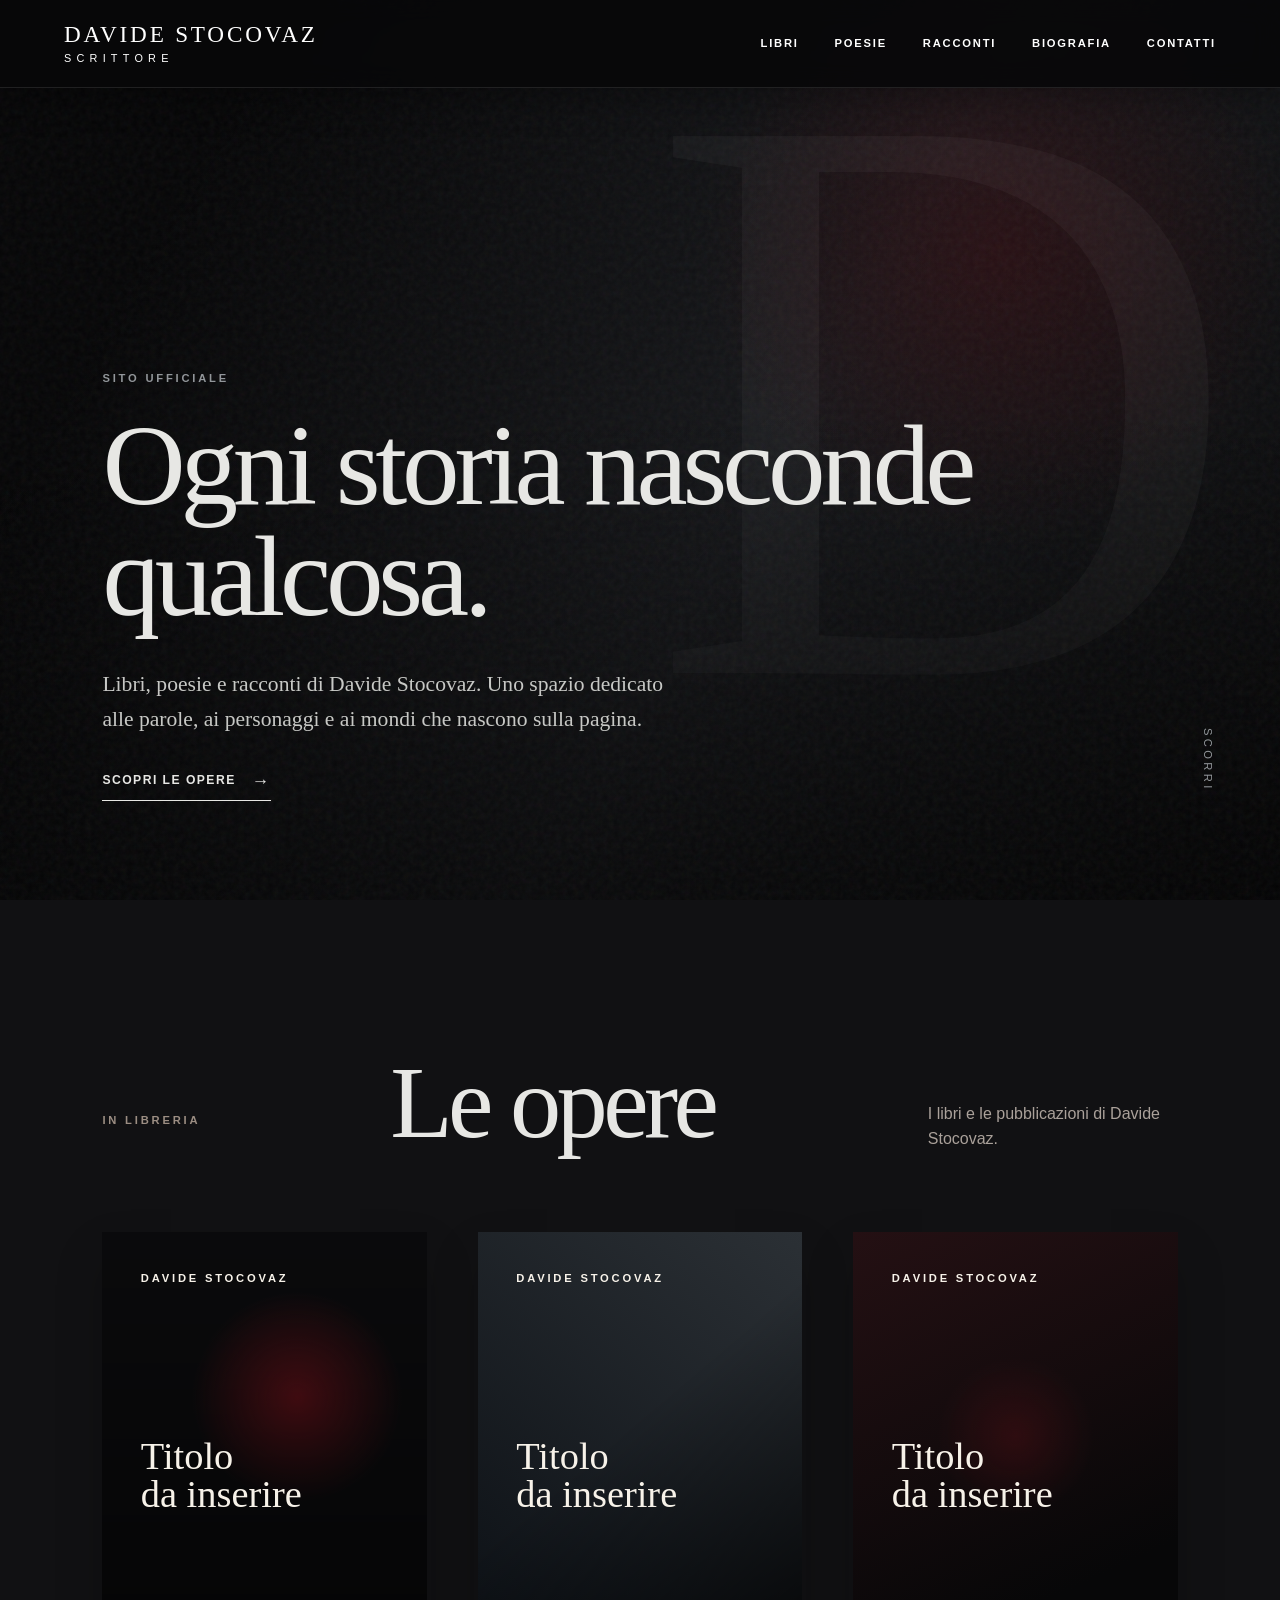
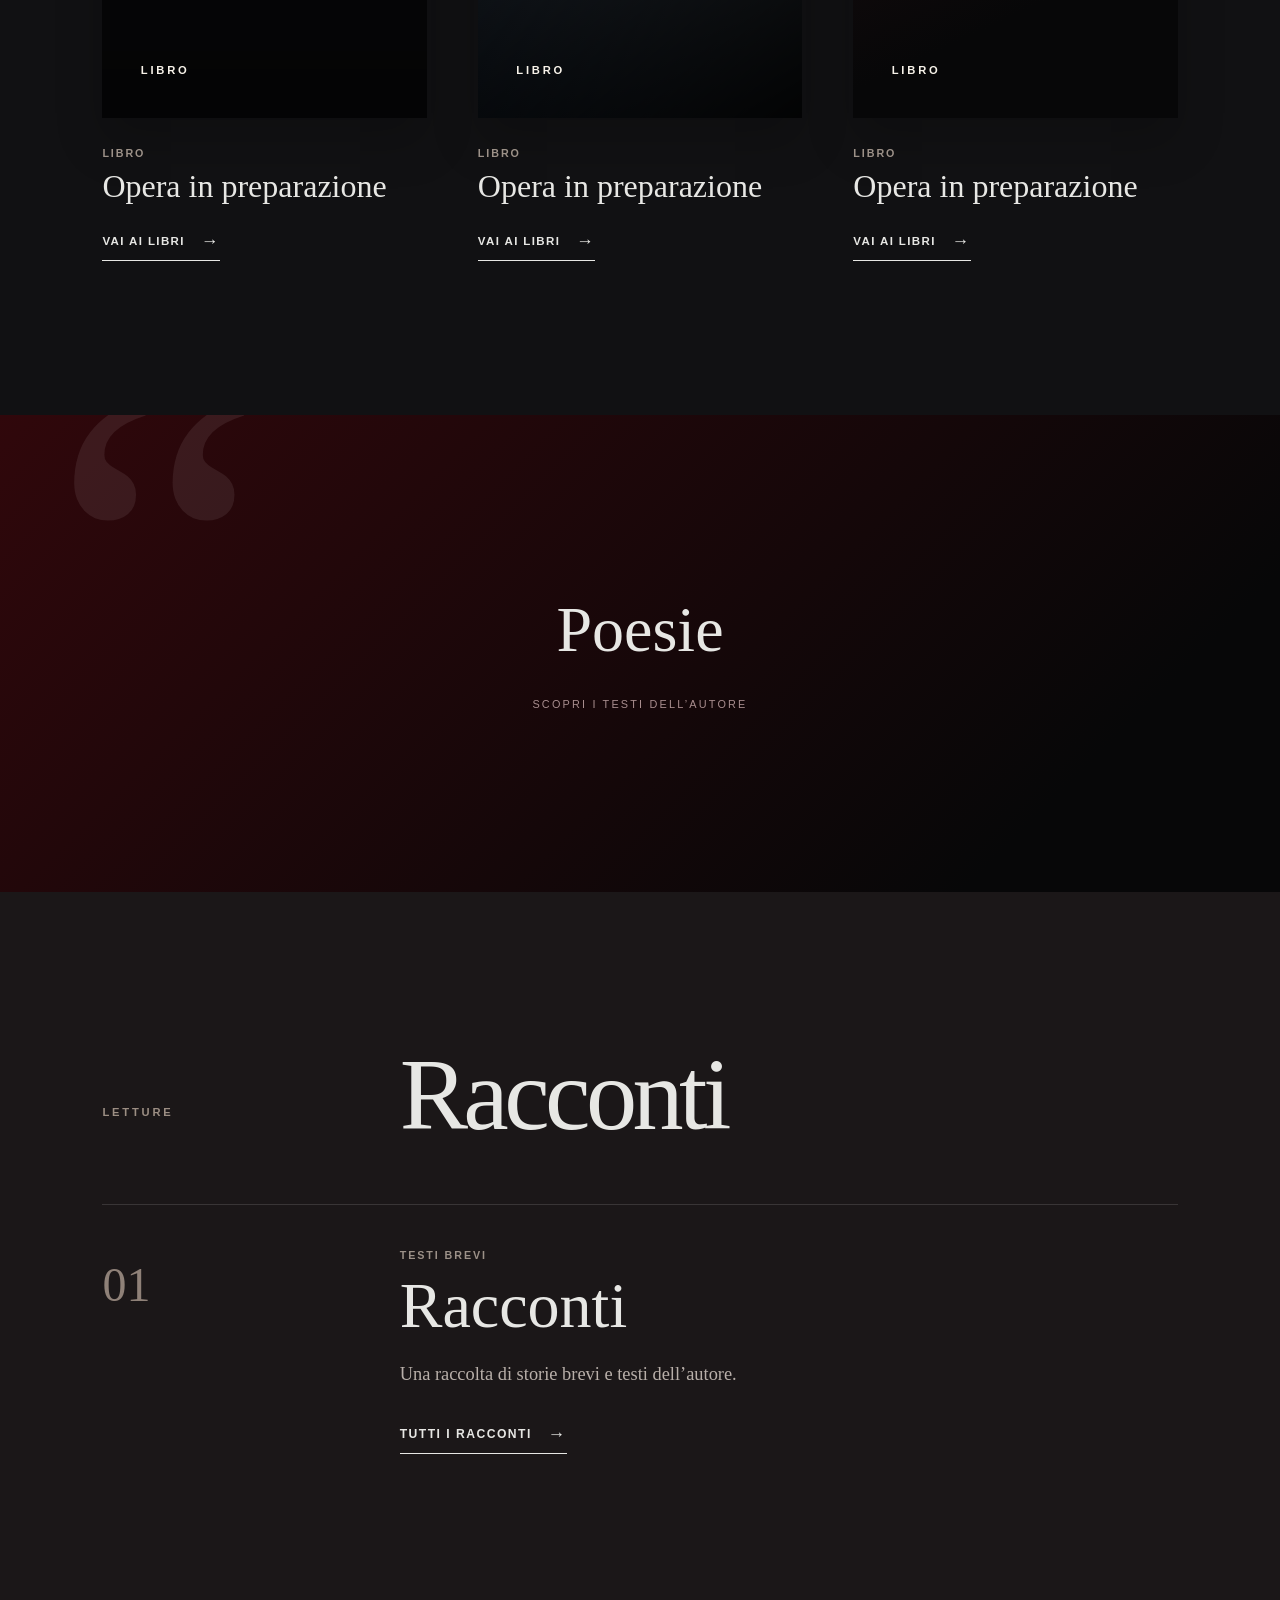
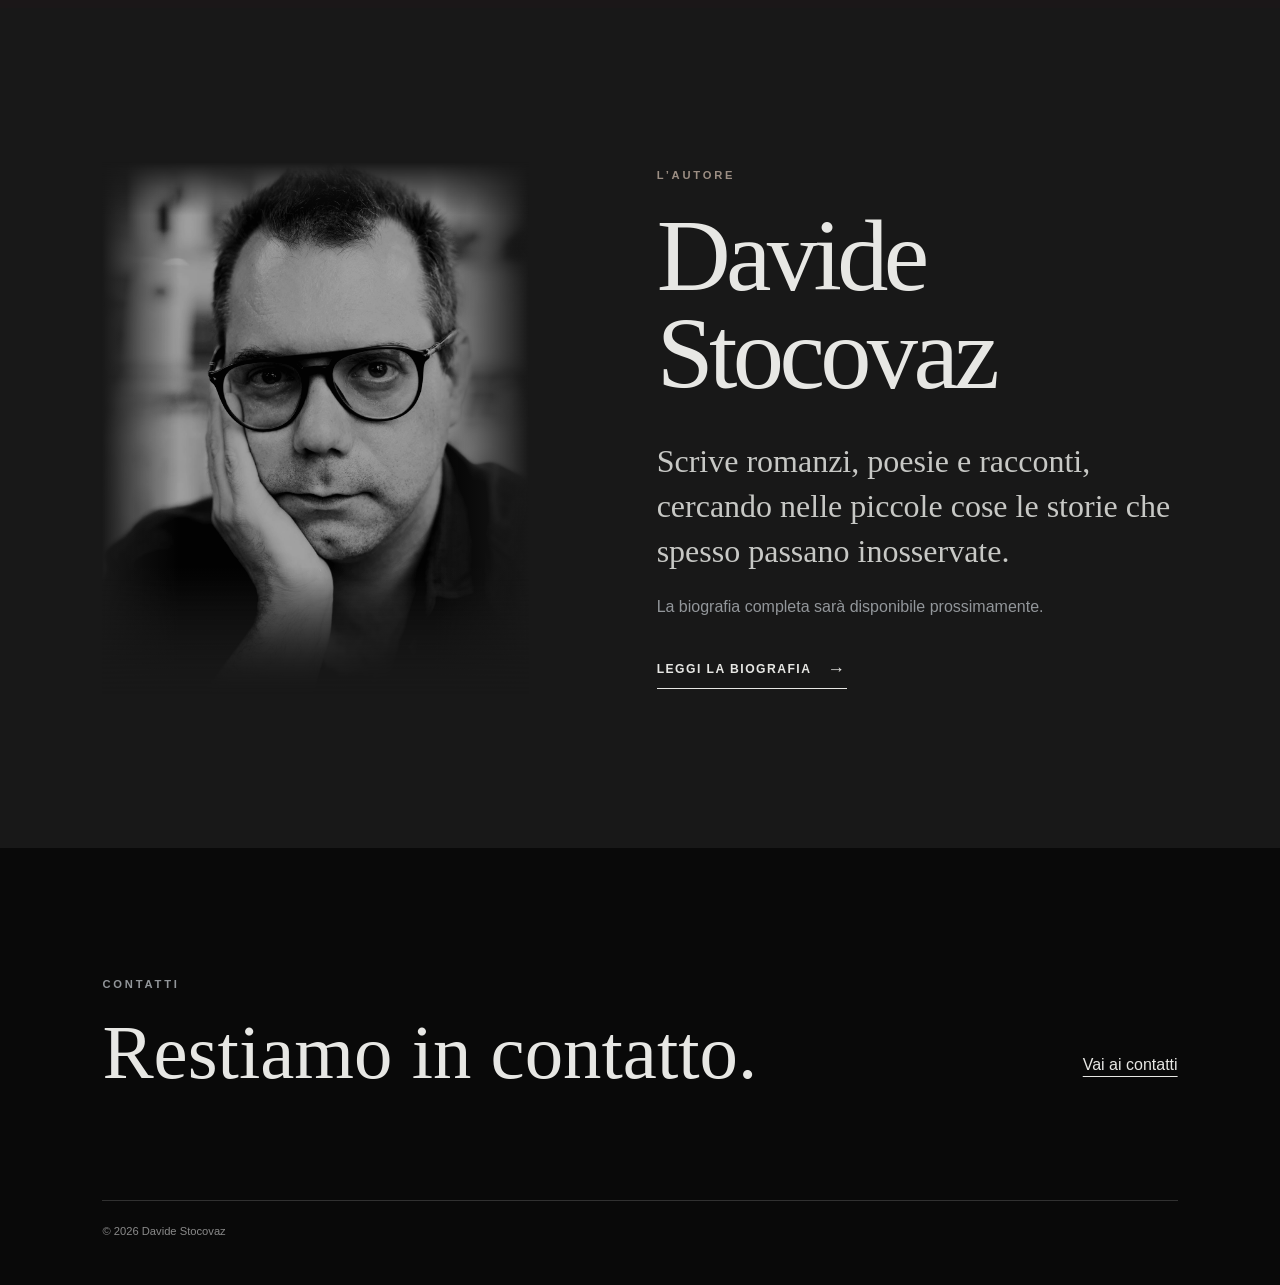
==== index.html @ 5851cd20 "Crea la prima versione del sito di Davide Stocovaz Agente: Codex" ====
<!doctype html>
<html lang="it">
  <head>
    <meta charset="UTF-8" />
    <meta name="viewport" content="width=device-width, initial-scale=1.0" />
    <meta
      name="description"
      content="Sito ufficiale di Davide Stocovaz, autore di libri, poesie e racconti."
    />
    <title>Davide Stocovaz — Scrittore</title>
    <link rel="icon" href="favicon.svg" type="image/svg+xml" />
    <link rel="stylesheet" href="styles.css" />
  </head>
  <body>
    <a class="skip-link" href="#main-content">Vai al contenuto</a>
    <header class="site-header">
      <a class="brand" href="#inizio" aria-label="Torna all'inizio">
        <span class="brand-name">Davide Stocovaz</span>
        <span class="brand-role">Scrittore</span>
      </a>

      <nav class="desktop-nav" aria-label="Navigazione principale">
        <a href="libri.html">Libri</a>
        <a href="poesie.html">Poesie</a>
        <a href="racconti.html">Racconti</a>
        <a href="biografia.html">Biografia</a>
        <a href="contatti.html">Contatti</a>
      </nav>

      <button
        class="menu-button"
        type="button"
        aria-expanded="false"
        aria-controls="main-menu"
        aria-label="Apri il menu"
      >
        <span></span>
        <span></span>
      </button>
    </header>

    <nav class="menu-panel" id="main-menu" aria-hidden="true" inert>
      <div class="menu-inner">
        <p class="menu-label">Esplora</p>
        <a href="index.html" aria-current="page">Home</a>
        <a href="libri.html">Libri</a>
        <a href="poesie.html">Poesie</a>
        <a href="racconti.html">Racconti</a>
        <a href="biografia.html">Biografia</a>
        <a href="contatti.html">Contatti</a>
      </div>
      <p class="menu-signature">Le parole restano.</p>
    </nav>

    <main id="main-content">
      <section class="hero" id="inizio">
        <div class="hero-shade"></div>
        <div class="hero-content">
          <p class="eyebrow">Sito ufficiale</p>
          <h1>Ogni storia nasconde<br />qualcosa.</h1>
          <p class="hero-copy">
            Libri, poesie e racconti di Davide Stocovaz. Uno spazio dedicato alle parole,
            ai personaggi e ai mondi che nascono sulla pagina.
          </p>
          <a class="text-link" href="libri.html">Scopri le opere <span>→</span></a>
        </div>
        <div class="scroll-note" aria-hidden="true">Scorri</div>
      </section>

      <section class="works section" id="libri">
        <div class="section-heading">
          <p class="eyebrow">In libreria</p>
          <h2>Le opere</h2>
          <p>
            I libri e le pubblicazioni di Davide Stocovaz.
          </p>
        </div>

        <div class="book-grid">
          <article class="book-card">
            <div class="book-cover cover-one">
              <span class="cover-author">Davide Stocovaz</span>
              <strong>Titolo<br />da inserire</strong>
              <span class="cover-kind">Libro</span>
            </div>
            <div class="book-info">
              <p>Libro</p>
              <h3>Opera in preparazione</h3>
              <a href="libri.html">Vai ai libri <span>→</span></a>
            </div>
          </article>

          <article class="book-card">
            <div class="book-cover cover-two">
              <span class="cover-author">Davide Stocovaz</span>
              <strong>Titolo<br />da inserire</strong>
              <span class="cover-kind">Libro</span>
            </div>
            <div class="book-info">
              <p>Libro</p>
              <h3>Opera in preparazione</h3>
              <a href="libri.html">Vai ai libri <span>→</span></a>
            </div>
          </article>

          <article class="book-card">
            <div class="book-cover cover-three">
              <span class="cover-author">Davide Stocovaz</span>
              <strong>Titolo<br />da inserire</strong>
              <span class="cover-kind">Libro</span>
            </div>
            <div class="book-info">
              <p>Libro</p>
              <h3>Opera in preparazione</h3>
              <a href="libri.html">Vai ai libri <span>→</span></a>
            </div>
          </article>
        </div>
      </section>

      <section class="quote-section" id="poesie">
        <div class="quote-mark" aria-hidden="true">“</div>
        <blockquote>
          Poesie
        </blockquote>
        <p>Scopri i testi dell’autore</p>
      </section>

      <section class="stories section" id="racconti">
        <div class="section-heading compact">
          <p class="eyebrow">Letture</p>
          <h2>Racconti</h2>
        </div>
        <article class="featured-story">
          <div class="story-number">01</div>
          <div>
            <p class="story-meta">Testi brevi</p>
            <h3>Racconti</h3>
            <p>
              Una raccolta di storie brevi e testi dell’autore.
            </p>
            <a class="text-link dark-link" href="racconti.html">Tutti i racconti <span>→</span></a>
          </div>
        </article>
      </section>

      <section class="bio section" id="biografia">
        <div class="author-portrait">
          <img
            src="assets/davide-stocovaz.jpg"
            alt="Ritratto di Davide Stocovaz"
          />
        </div>
        <div class="bio-copy">
          <p class="eyebrow">L’autore</p>
          <h2>Davide Stocovaz</h2>
          <p class="bio-lead">
            Scrive romanzi, poesie e racconti, cercando nelle piccole cose le
            storie che spesso passano inosservate.
          </p>
          <p>La biografia completa sarà disponibile prossimamente.</p>
          <a class="text-link" href="biografia.html">Leggi la biografia <span>→</span></a>
        </div>
      </section>
    </main>

    <footer id="contatti">
      <div>
        <p class="eyebrow">Contatti</p>
        <h2>Restiamo in contatto.</h2>
      </div>
      <a href="contatti.html">Vai ai contatti</a>
      <p class="copyright">© <span id="current-year"></span> Davide Stocovaz</p>
    </footer>

    <script src="script.js"></script>
  </body>
</html>
---- styles.css ----
:root {
  color-scheme: dark;
  --ink: #151515;
  --paper: #e7e7e4;
  --cream: #c7c8c5;
  --wine: #30070b;
  --muted: #92969a;
  --line-dark: rgba(255, 255, 255, 0.16);
  --line-light: rgba(255, 255, 255, 0.13);
}

* {
  box-sizing: border-box;
}

html {
  scroll-behavior: smooth;
}

body {
  margin: 0;
  background: var(--ink);
  color: var(--paper);
  font-family: Arial, Helvetica, sans-serif;
  line-height: 1.6;
}

body.menu-open {
  overflow: hidden;
}

a {
  color: inherit;
}

.skip-link {
  position: fixed;
  z-index: 100;
  top: 10px;
  left: 10px;
  padding: 10px 14px;
  background: var(--paper);
  color: var(--ink);
  transform: translateY(-160%);
}

.skip-link:focus {
  transform: translateY(0);
}

.site-header {
  position: fixed;
  z-index: 20;
  top: 0;
  left: 0;
  width: 100%;
  display: flex;
  align-items: center;
  justify-content: space-between;
  min-height: 88px;
  padding: 18px clamp(22px, 5vw, 76px);
  border-bottom: 1px solid rgba(255, 255, 255, 0.1);
  background: rgba(8, 8, 9, 0.92);
  box-shadow: 0 12px 35px rgba(0, 0, 0, 0.28);
  backdrop-filter: blur(12px);
}

.brand {
  display: inline-flex;
  flex-direction: column;
  color: #fff;
  line-height: 1;
  text-decoration: none;
  text-transform: uppercase;
}

.brand-name {
  font-family: Georgia, "Times New Roman", serif;
  font-size: 1.45rem;
  letter-spacing: 0.12em;
}

.brand-role {
  margin-top: 7px;
  font-size: 0.68rem;
  letter-spacing: 0.48em;
}

.desktop-nav {
  display: flex;
  align-items: center;
  gap: clamp(22px, 2.8vw, 48px);
  color: #fff;
}

.desktop-nav a {
  position: relative;
  padding: 8px 0;
  font-size: 0.7rem;
  font-weight: 700;
  letter-spacing: 0.16em;
  text-decoration: none;
  text-transform: uppercase;
}

.desktop-nav a::after {
  content: "";
  position: absolute;
  right: 0;
  bottom: 2px;
  left: 0;
  height: 1px;
  background: currentColor;
  transform: scaleX(0);
  transform-origin: right;
  transition: transform 180ms ease;
}

.desktop-nav a:hover::after,
.desktop-nav a:focus-visible::after,
.desktop-nav a[aria-current="page"]::after {
  transform: scaleX(1);
  transform-origin: left;
}

.menu-button {
  display: none;
  position: relative;
  z-index: 30;
  width: 48px;
  height: 48px;
  padding: 0;
  border: 0;
  background: transparent;
  color: #fff;
  cursor: pointer;
}

.menu-button span {
  position: absolute;
  left: 8px;
  width: 32px;
  height: 1px;
  background: currentColor;
  transition: transform 220ms ease, top 220ms ease;
}

.menu-button span:first-child {
  top: 18px;
}

.menu-button span:last-child {
  top: 29px;
}

.menu-button[aria-expanded="true"] span:first-child {
  top: 24px;
  transform: rotate(45deg);
}

.menu-button[aria-expanded="true"] span:last-child {
  top: 24px;
  transform: rotate(-45deg);
}

.menu-panel {
  position: fixed;
  z-index: 15;
  inset: 0;
  display: flex;
  flex-direction: column;
  justify-content: center;
  padding: 110px clamp(24px, 10vw, 160px) 50px;
  background: #0d0d0d;
  overflow-y: auto;
  overscroll-behavior: contain;
  visibility: hidden;
  opacity: 0;
  transform: translateY(-16px);
  transition: opacity 250ms ease, transform 250ms ease, visibility 250ms;
}

.menu-panel.is-open {
  visibility: visible;
  opacity: 1;
  transform: translateY(0);
}

@media (min-width: 761px) {
  .menu-panel {
    display: none;
  }
}

.menu-inner {
  display: flex;
  flex-direction: column;
  align-items: flex-start;
}

.menu-label,
.eyebrow {
  margin: 0 0 22px;
  color: var(--muted);
  font-size: 0.7rem;
  font-weight: 700;
  letter-spacing: 0.25em;
  text-transform: uppercase;
}

.menu-inner a {
  font-family: Georgia, "Times New Roman", serif;
  font-size: clamp(2.6rem, 7vw, 6.2rem);
  line-height: 1.08;
  text-decoration: none;
  transition: color 160ms ease, transform 160ms ease;
}

.menu-inner a:hover,
.menu-inner a:focus-visible,
.menu-inner a[aria-current="page"] {
  color: #ba7774;
  transform: translateX(12px);
}

.menu-signature {
  position: absolute;
  right: clamp(24px, 6vw, 90px);
  bottom: 42px;
  color: var(--muted);
  font-family: Georgia, "Times New Roman", serif;
  font-style: italic;
}

.hero {
  position: relative;
  min-height: 100svh;
  display: flex;
  align-items: flex-end;
  overflow: hidden;
  padding: 160px clamp(24px, 8vw, 120px) 11vh;
  background:
    radial-gradient(circle at 78% 28%, rgba(82, 7, 13, 0.32), transparent 25%),
    linear-gradient(120deg, #050506 16%, #151619 58%, #080809 100%);
}

.hero::before {
  content: "D";
  position: absolute;
  right: 3vw;
  top: 3vh;
  color: rgba(255, 255, 255, 0.035);
  font-family: Georgia, "Times New Roman", serif;
  font-size: min(76vw, 820px);
  line-height: 0.9;
}

.hero::after {
  content: "";
  position: absolute;
  inset: 0;
  opacity: 0.16;
  background-image: url("data:image/svg+xml,%3Csvg viewBox='0 0 180 180' xmlns='http://www.w3.org/2000/svg'%3E%3Cfilter id='n'%3E%3CfeTurbulence type='fractalNoise' baseFrequency='.85' numOctaves='4' stitchTiles='stitch'/%3E%3C/filter%3E%3Crect width='100%25' height='100%25' filter='url(%23n)' opacity='.35'/%3E%3C/svg%3E");
  pointer-events: none;
}

.hero-shade {
  position: absolute;
  inset: auto 0 0;
  height: 55%;
  background: linear-gradient(transparent, rgba(0, 0, 0, 0.58));
}

.hero-content {
  position: relative;
  z-index: 1;
  max-width: 900px;
}

.hero h1,
.section h2,
footer h2 {
  margin: 0;
  font-family: Georgia, "Times New Roman", serif;
  font-weight: 400;
  line-height: 0.96;
}

.hero h1 {
  max-width: 900px;
  font-size: clamp(3.4rem, 9vw, 8.8rem);
  letter-spacing: -0.045em;
}

.hero-copy {
  max-width: 590px;
  margin: 36px 0 30px;
  color: var(--cream);
  font-family: Georgia, "Times New Roman", serif;
  font-size: clamp(1.05rem, 1.8vw, 1.35rem);
}

.text-link,
.book-info a,
.placeholder-link {
  display: inline-flex;
  gap: 16px;
  align-items: center;
  border-bottom: 1px solid currentColor;
  padding-bottom: 5px;
  font-size: 0.76rem;
  font-weight: 700;
  letter-spacing: 0.12em;
  text-decoration: none;
  text-transform: uppercase;
}

.text-link span,
.book-info a span {
  font-size: 1.1rem;
  transition: transform 160ms ease;
}

.text-link:hover span,
.book-info a:hover span {
  transform: translateX(5px);
}

.scroll-note {
  position: absolute;
  z-index: 2;
  right: clamp(24px, 5vw, 76px);
  bottom: 12vh;
  color: var(--muted);
  font-size: 0.7rem;
  letter-spacing: 0.3em;
  text-transform: uppercase;
  writing-mode: vertical-rl;
}

.section {
  padding: clamp(90px, 12vw, 170px) clamp(24px, 8vw, 120px);
}

.works {
  background: #111113;
  color: var(--paper);
}

.section-heading {
  display: grid;
  grid-template-columns: 1fr 2fr 1fr;
  gap: 38px;
  align-items: end;
  margin-bottom: 80px;
}

.section-heading .eyebrow,
.stories .eyebrow,
.bio .eyebrow {
  color: #9c8e83;
}

.section-heading h2,
.bio h2 {
  font-size: clamp(3.6rem, 8vw, 7rem);
  letter-spacing: -0.045em;
}

.section-heading > p:last-child {
  margin: 0;
  color: #aaa19a;
}

.book-grid {
  display: grid;
  grid-template-columns: repeat(3, minmax(0, 1fr));
  gap: clamp(24px, 4vw, 62px);
}

.book-card {
  min-width: 0;
}

.book-cover {
  aspect-ratio: 2 / 3;
  display: flex;
  flex-direction: column;
  justify-content: space-between;
  padding: clamp(24px, 3vw, 42px);
  color: #f7f2e9;
  box-shadow: 0 24px 45px rgba(0, 0, 0, 0.18);
  transition: transform 250ms ease, box-shadow 250ms ease;
}

.book-card:hover .book-cover {
  transform: translateY(-9px);
  box-shadow: 0 34px 55px rgba(0, 0, 0, 0.23);
}

.cover-one {
  background:
    linear-gradient(rgba(0, 0, 0, 0.15), rgba(0, 0, 0, 0.68)),
    radial-gradient(circle at 60% 34%, #5d1118, transparent 28%), #0c0c0e;
}

.cover-two {
  background:
    linear-gradient(140deg, transparent 42%, rgba(0, 0, 0, 0.88)),
    linear-gradient(40deg, #090d12, #2b3035);
}

.cover-three {
  background:
    radial-gradient(circle at 50% 42%, rgba(118, 18, 26, 0.28), transparent 24%),
    linear-gradient(155deg, #241013, #070708 72%);
}

.cover-author,
.cover-kind {
  font-size: 0.7rem;
  font-weight: 700;
  letter-spacing: 0.25em;
  text-transform: uppercase;
}

.book-cover strong {
  font-family: Georgia, "Times New Roman", serif;
  font-size: clamp(1.7rem, 3vw, 3.1rem);
  font-weight: 400;
  line-height: 1;
}

.book-info {
  padding-top: 27px;
}

.book-info p,
.story-meta {
  margin: 0 0 7px;
  color: #9c9188;
  font-size: 0.67rem;
  font-weight: 700;
  letter-spacing: 0.18em;
  text-transform: uppercase;
}

.book-info h3,
.featured-story h3 {
  margin: 0 0 23px;
  font-family: Georgia, "Times New Roman", serif;
  font-size: clamp(1.5rem, 2.5vw, 2.2rem);
  font-weight: 400;
  line-height: 1.08;
}

.book-info a {
  font-size: 0.72rem;
}

.placeholder-link {
  color: #9c9188;
  border-bottom-color: transparent;
  cursor: default;
}

.quote-section {
  position: relative;
  overflow: hidden;
  padding: clamp(100px, 14vw, 210px) clamp(24px, 14vw, 220px);
  background: linear-gradient(135deg, var(--wine), #070708 82%);
  text-align: center;
}

.quote-mark {
  position: absolute;
  top: -100px;
  left: 4vw;
  color: rgba(255, 255, 255, 0.08);
  font-family: Georgia, "Times New Roman", serif;
  font-size: 30rem;
  line-height: 1;
}

.quote-section blockquote {
  position: relative;
  margin: 0 auto 30px;
  max-width: 970px;
  font-family: Georgia, "Times New Roman", serif;
  font-size: clamp(2.1rem, 5vw, 5rem);
  line-height: 1.12;
}

.quote-section p {
  margin: 0;
  color: #a88d8e;
  font-size: 0.68rem;
  letter-spacing: 0.2em;
  text-transform: uppercase;
}

.stories {
  background: #1b1718;
  color: var(--paper);
}

.section-heading.compact {
  grid-template-columns: 1fr 3fr;
  margin-bottom: 60px;
}

.featured-story {
  display: grid;
  grid-template-columns: 1fr 3fr;
  gap: 38px;
  border-top: 1px solid var(--line-light);
  padding-top: 42px;
}

.story-number {
  color: #8f8178;
  font-family: Georgia, "Times New Roman", serif;
  font-size: 3rem;
}

.featured-story > div:last-child {
  max-width: 760px;
}

.featured-story h3 {
  margin-bottom: 20px;
  font-size: clamp(2.4rem, 5vw, 4.8rem);
}

.featured-story p:not(.story-meta) {
  color: #b8afa9;
  font-family: Georgia, "Times New Roman", serif;
  font-size: 1.15rem;
}

.dark-link {
  margin-top: 12px;
}

.bio {
  display: grid;
  grid-template-columns: minmax(260px, 0.9fr) minmax(320px, 1.1fr);
  gap: clamp(60px, 10vw, 150px);
  align-items: center;
  background: #181818;
}

.author-portrait {
  position: relative;
  aspect-ratio: 4 / 5;
  overflow: hidden;
  background: #181818;
  -webkit-mask-image: linear-gradient(to bottom, transparent 0%, #000 10%, #000 78%, transparent 100%);
  mask-image: linear-gradient(to bottom, transparent 0%, #000 10%, #000 78%, transparent 100%);
}

.author-portrait::after {
  content: "";
  position: absolute;
  inset: 0;
  background:
    linear-gradient(90deg, #181818 0%, transparent 18%, transparent 78%, #181818 100%),
    linear-gradient(0deg, #181818 0%, transparent 24%);
  pointer-events: none;
}

.author-portrait img {
  width: 100%;
  height: 100%;
  display: block;
  object-fit: cover;
  object-position: center 22%;
  filter: grayscale(1) contrast(1.15) brightness(0.72);
  opacity: 0.88;
}

.bio-copy {
  max-width: 670px;
}

.bio-lead {
  margin: 36px 0 20px;
  color: var(--cream);
  font-family: Georgia, "Times New Roman", serif;
  font-size: clamp(1.35rem, 2.5vw, 2rem);
  line-height: 1.4;
}

.bio-copy > p:not(.eyebrow):not(.bio-lead) {
  color: var(--muted);
}

.bio-copy .text-link {
  margin-top: 20px;
}

footer {
  display: grid;
  grid-template-columns: 1fr auto;
  gap: 40px;
  align-items: end;
  padding: clamp(80px, 10vw, 140px) clamp(24px, 8vw, 120px) 44px;
  background: #090909;
}

footer h2 {
  font-size: clamp(2.7rem, 6vw, 6rem);
}

footer > a {
  margin-bottom: 12px;
  text-underline-offset: 6px;
}

.page-main {
  padding-top: 88px;
  background: #101012;
}

.page-hero {
  min-height: 58vh;
  display: flex;
  flex-direction: column;
  justify-content: flex-end;
  padding: clamp(110px, 14vw, 190px) clamp(24px, 8vw, 120px) clamp(70px, 9vw, 120px);
  background:
    radial-gradient(circle at 82% 22%, rgba(111, 25, 29, 0.34), transparent 25%),
    linear-gradient(145deg, #070708, #1b1719 65%, #0b0b0c);
}

.page-hero h1 {
  margin: 0;
  font-family: Georgia, "Times New Roman", serif;
  font-size: clamp(4.5rem, 12vw, 11rem);
  font-weight: 400;
  line-height: 0.88;
  letter-spacing: -0.055em;
}

.page-hero > p:last-child {
  max-width: 600px;
  margin: 34px 0 0;
  color: #aaa19a;
  font-family: Georgia, "Times New Roman", serif;
  font-size: clamp(1.1rem, 2vw, 1.45rem);
}

.biography-hero {
  position: relative;
  min-height: calc(100svh - 88px);
  overflow: hidden;
  isolation: isolate;
}

.biography-heading {
  position: relative;
  z-index: 2;
  max-width: 650px;
}

.biography-heading h1 {
  margin: 0;
  font-family: Georgia, "Times New Roman", serif;
  font-size: clamp(3.8rem, 8vw, 7.5rem);
  font-weight: 400;
  line-height: 0.92;
  letter-spacing: -0.045em;
}

.biography-heading > p:last-child {
  margin: 28px 0 0;
  color: #b9afa7;
  font-family: Georgia, "Times New Roman", serif;
  font-size: clamp(1.05rem, 1.8vw, 1.35rem);
}

.hero-author-photo {
  position: absolute;
  z-index: 0;
  top: 0;
  right: 0;
  bottom: 0;
  width: 58%;
  -webkit-mask-image: linear-gradient(90deg, transparent 0%, #000 28%, #000 82%, transparent 100%);
  mask-image: linear-gradient(90deg, transparent 0%, #000 28%, #000 82%, transparent 100%);
}

.hero-author-photo::after {
  content: "";
  position: absolute;
  inset: 0;
  background: linear-gradient(0deg, #101012 0%, transparent 32%);
}

.hero-author-photo img {
  width: 100%;
  height: 100%;
  display: block;
  object-fit: cover;
  object-position: center 18%;
  filter: grayscale(1) contrast(1.15) brightness(0.62);
}

.page-content {
  padding: clamp(80px, 11vw, 150px) clamp(24px, 8vw, 120px);
  background: #111113;
}

.text-list {
  display: grid;
  gap: 0;
}

.text-card {
  display: grid;
  grid-template-columns: 1fr 3fr auto;
  gap: 35px;
  align-items: center;
  border-top: 1px solid var(--line-dark);
  padding: clamp(34px, 5vw, 62px) 0;
}

.text-card:last-child {
  border-bottom: 1px solid var(--line-dark);
}

.text-card p,
.text-card span {
  margin: 0;
  color: #91877f;
  font-size: 0.7rem;
  font-weight: 700;
  letter-spacing: 0.14em;
  text-transform: uppercase;
}

.text-card h2,
.long-copy h2 {
  margin: 0;
  font-family: Georgia, "Times New Roman", serif;
  font-size: clamp(2rem, 4vw, 4.3rem);
  font-weight: 400;
  line-height: 1.05;
}

.biography-page {
  display: grid;
  grid-template-columns: minmax(280px, 0.9fr) minmax(320px, 1.1fr);
  gap: clamp(55px, 10vw, 150px);
  align-items: center;
}

.biography-page-copy {
  grid-template-columns: minmax(0, 850px);
  justify-content: center;
}

.long-copy p:not(.eyebrow) {
  color: #b8afa9;
  font-family: Georgia, "Times New Roman", serif;
  font-size: 1.15rem;
}

.long-copy h2 {
  margin-bottom: 35px;
}

.contact-content {
  min-height: 40vh;
}

.contact-content > a {
  color: var(--paper);
  font-family: Georgia, "Times New Roman", serif;
  font-size: clamp(2rem, 6vw, 6rem);
  line-height: 1;
  text-underline-offset: 12px;
}

.contact-content h2 {
  margin: 0;
  font-family: Georgia, "Times New Roman", serif;
  font-size: clamp(2.5rem, 7vw, 6.5rem);
  font-weight: 400;
  line-height: 1;
}

.contact-note {
  margin-top: 35px;
  color: #91877f;
}

.copyright {
  grid-column: 1 / -1;
  margin: 70px 0 0;
  border-top: 1px solid var(--line-dark);
  padding-top: 22px;
  color: #8a8a8a;
  font-size: 0.7rem;
}

@media (max-width: 850px) {
  .section-heading,
  .section-heading.compact {
    grid-template-columns: 1fr;
    gap: 18px;
    margin-bottom: 52px;
  }

  .section-heading .eyebrow {
    margin-bottom: 0;
  }

  .book-grid {
    grid-template-columns: repeat(2, minmax(0, 1fr));
  }

  .book-card:last-child {
    grid-column: 1 / -1;
    width: calc(50% - 12px);
  }

  .bio {
    grid-template-columns: 1fr;
    gap: 48px;
  }

  footer {
    grid-template-columns: 1fr;
  }

  footer > a {
    margin-bottom: 0;
  }

  .text-card {
    grid-template-columns: 1fr;
    gap: 12px;
  }

  .biography-page {
    grid-template-columns: 1fr;
  }
}

@media (max-width: 760px) {
  .desktop-nav {
    display: none;
  }

  .menu-button {
    display: block;
  }
}

@media (max-height: 600px) {
  .menu-panel {
    justify-content: flex-start;
    padding-top: 82px;
  }

  .menu-inner {
    margin: 0;
    padding: 18px 0 28px;
  }

  .menu-inner a {
    font-size: clamp(2rem, 9vh, 3rem);
  }

  .menu-signature {
    display: none;
  }
}

@media (max-width: 600px) {
  .site-header {
    min-height: 76px;
    padding: 20px 18px;
  }

  .page-main {
    padding-top: 76px;
  }

  .biography-hero {
    min-height: calc(100svh - 76px);
    padding-top: 110px;
  }

  .biography-heading h1 {
    font-size: clamp(3.2rem, 16vw, 4.5rem);
  }

  .hero-author-photo {
    width: 100%;
    opacity: 0.64;
    -webkit-mask-image: linear-gradient(0deg, transparent 0%, #000 24%, #000 100%);
    mask-image: linear-gradient(0deg, transparent 0%, #000 24%, #000 100%);
  }

  .hero-author-photo::after {
    background:
      linear-gradient(90deg, rgba(16, 16, 18, 0.76), transparent 55%),
      linear-gradient(0deg, #101012 0%, transparent 48%);
  }

  .brand-name {
    font-size: 1.15rem;
  }

  .hero {
    padding: 145px 22px 13vh;
  }

  .hero h1 {
    font-size: clamp(3.2rem, 17vw, 5.4rem);
  }

  .hero-copy {
    margin-top: 26px;
  }

  .scroll-note,
  .menu-signature {
    display: none;
  }

  .menu-panel {
    padding-inline: 25px;
  }

  .brand-role {
    font-size: 0.64rem;
  }

  .cover-author,
  .cover-kind,
  .book-info p,
  .story-meta,
  .quote-section p,
  .author-portrait,
  .placeholder-link {
    font-size: 0.72rem;
  }

  .menu-inner a {
    font-size: clamp(2.6rem, 14vw, 4.2rem);
  }

  .section {
    padding-inline: 22px;
  }

  .book-grid {
    grid-template-columns: 1fr;
    gap: 58px;
  }

  .book-card:last-child {
    grid-column: auto;
    width: auto;
  }

  .book-cover {
    max-width: 420px;
  }

  .featured-story {
    grid-template-columns: 1fr;
    gap: 15px;
  }

  .story-number {
    font-size: 2rem;
  }

  .bio {
    grid-template-columns: 1fr;
  }

  .author-portrait {
    max-width: 430px;
  }

  footer {
    padding-inline: 22px;
  }
}

@media (prefers-reduced-motion: reduce) {
  html {
    scroll-behavior: auto;
  }

  *,
  *::before,
  *::after {
    transition-duration: 0.01ms !important;
  }
}
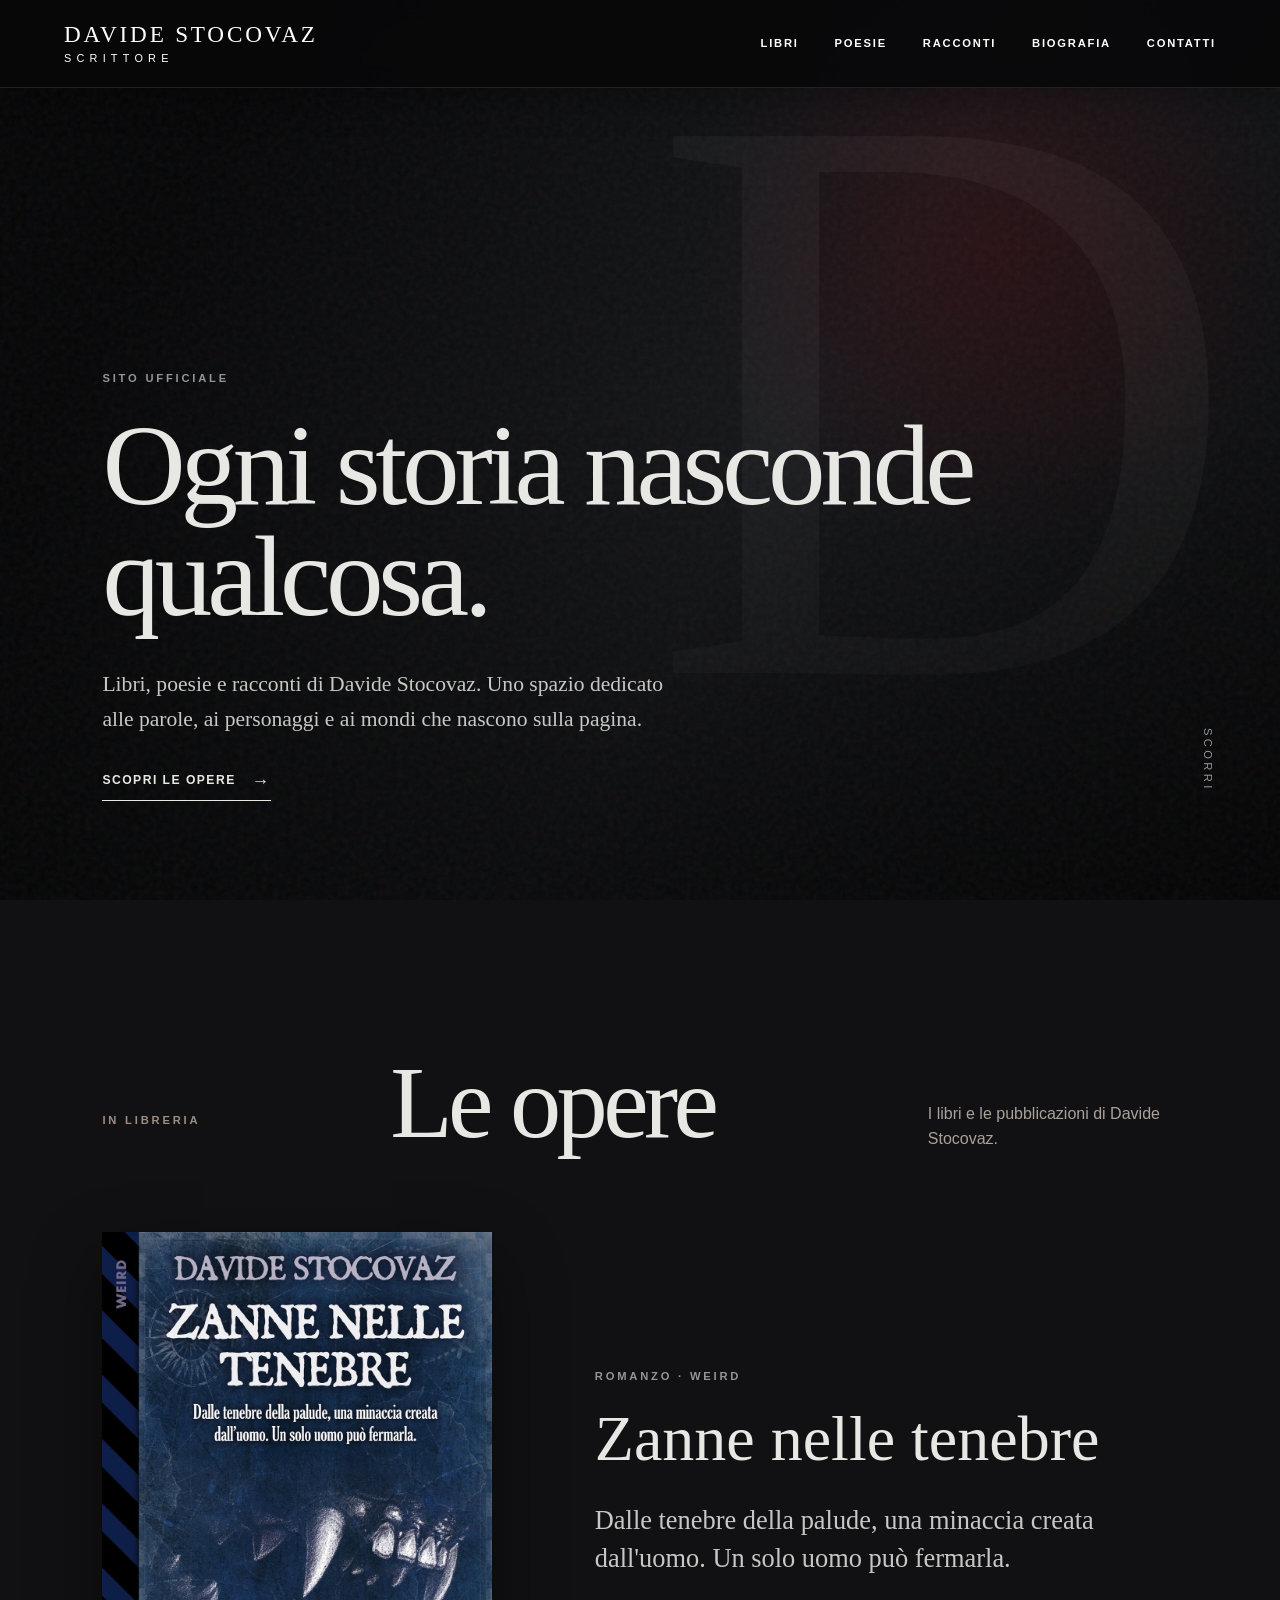
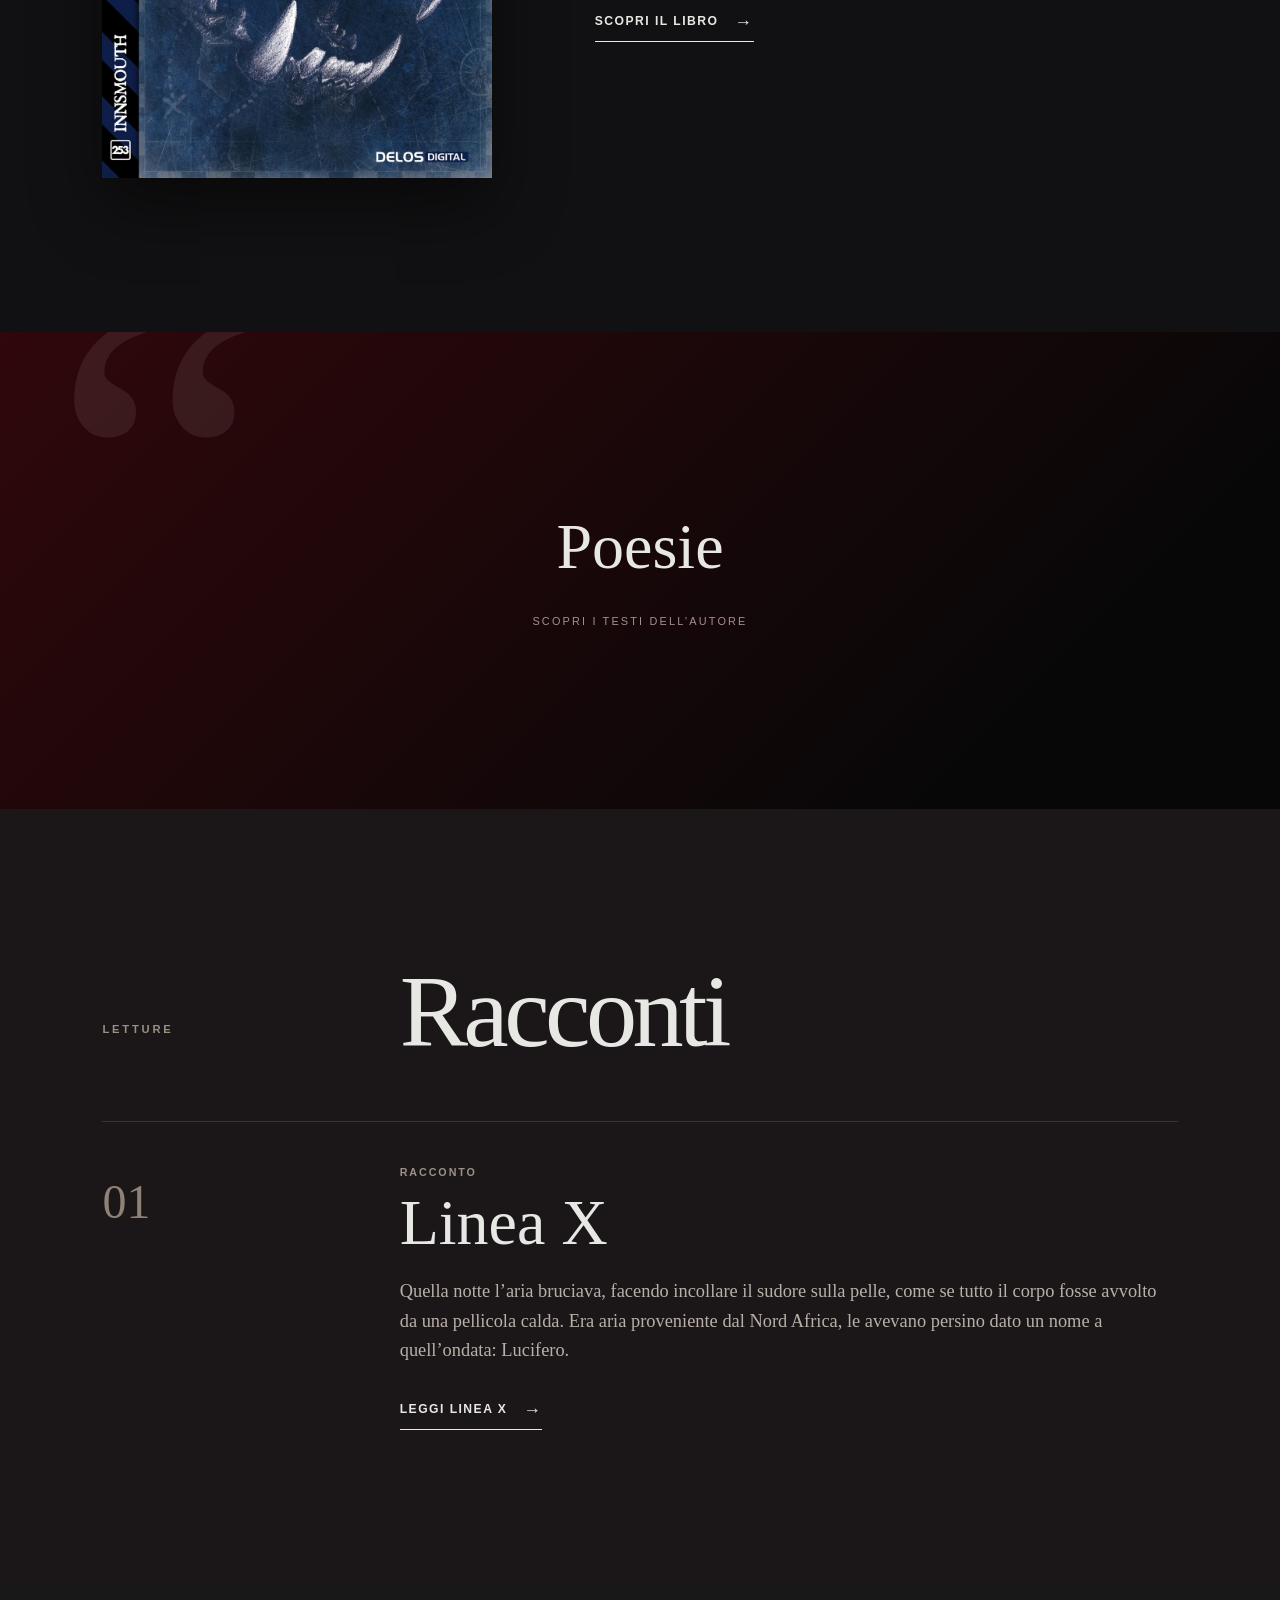
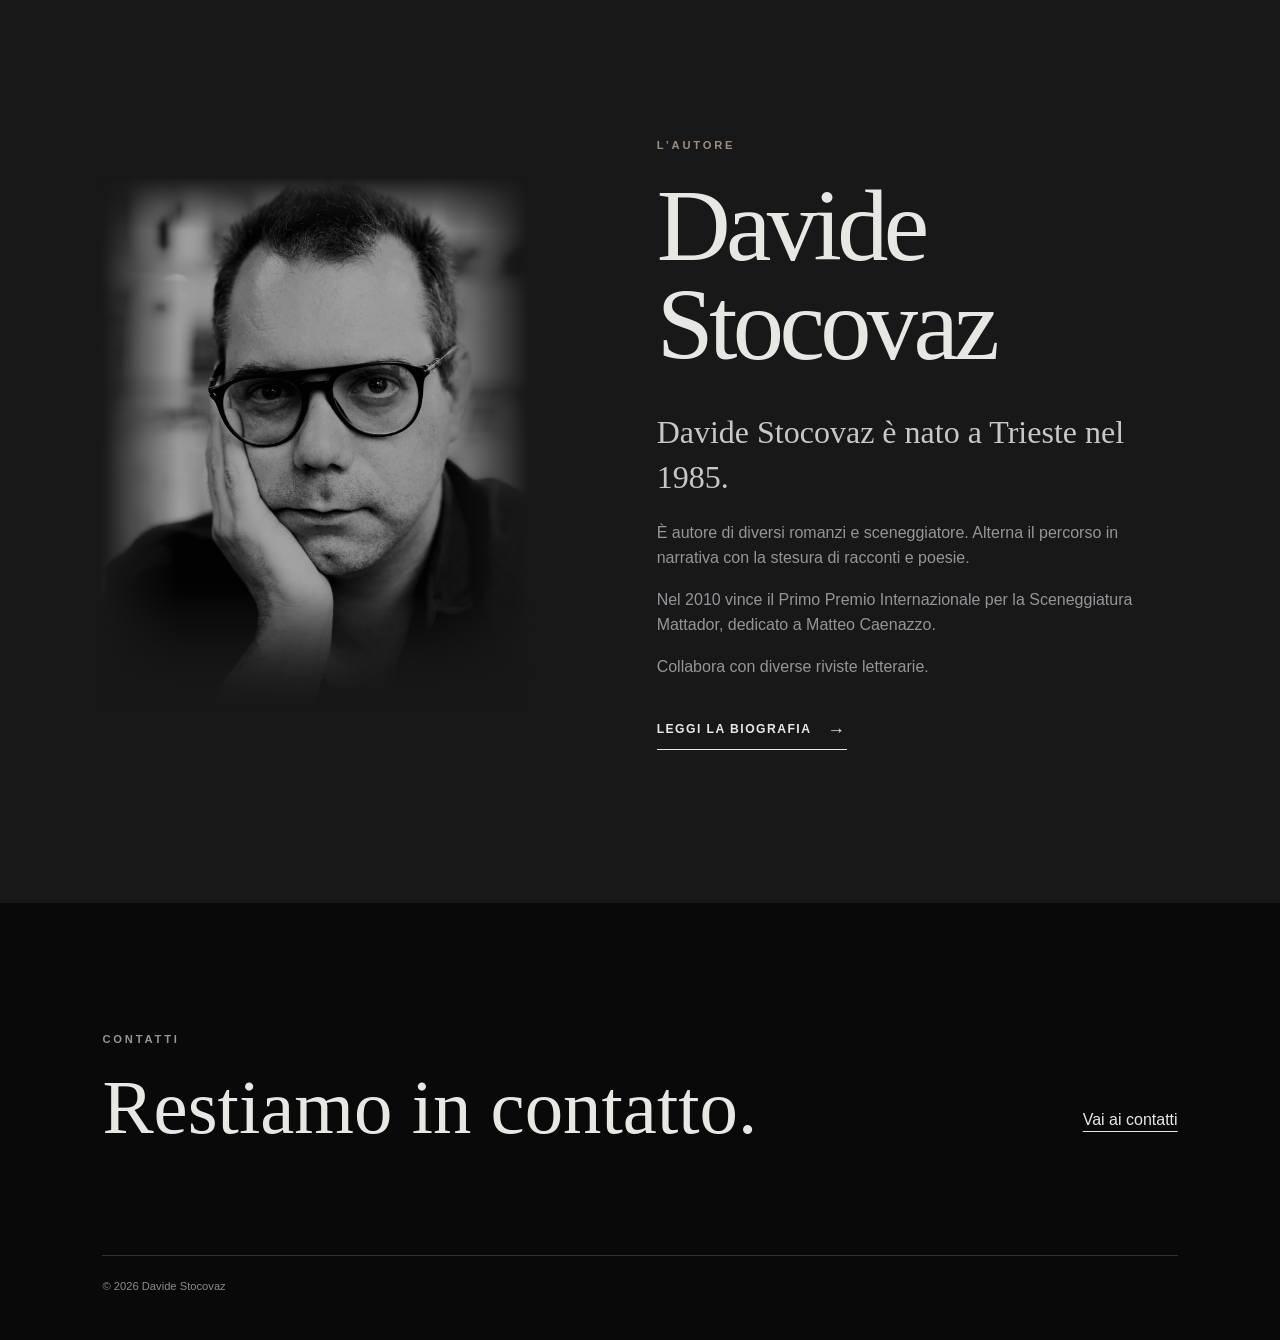
==== commit 89e12884: "Pubblica i contenuti di Davide Stocovaz Aggiunge biografia, profili social, firma, Zanne nelle teneb" ====
--- a/index.html
+++ b/index.html
@@ -76,46 +76,17 @@
           </p>
         </div>
 
-        <div class="book-grid">
-          <article class="book-card">
-            <div class="book-cover cover-one">
-              <span class="cover-author">Davide Stocovaz</span>
-              <strong>Titolo<br />da inserire</strong>
-              <span class="cover-kind">Libro</span>
-            </div>
-            <div class="book-info">
-              <p>Libro</p>
-              <h3>Opera in preparazione</h3>
-              <a href="libri.html">Vai ai libri <span>→</span></a>
-            </div>
-          </article>
-
-          <article class="book-card">
-            <div class="book-cover cover-two">
-              <span class="cover-author">Davide Stocovaz</span>
-              <strong>Titolo<br />da inserire</strong>
-              <span class="cover-kind">Libro</span>
-            </div>
-            <div class="book-info">
-              <p>Libro</p>
-              <h3>Opera in preparazione</h3>
-              <a href="libri.html">Vai ai libri <span>→</span></a>
-            </div>
-          </article>
-
-          <article class="book-card">
-            <div class="book-cover cover-three">
-              <span class="cover-author">Davide Stocovaz</span>
-              <strong>Titolo<br />da inserire</strong>
-              <span class="cover-kind">Libro</span>
-            </div>
-            <div class="book-info">
-              <p>Libro</p>
-              <h3>Opera in preparazione</h3>
-              <a href="libri.html">Vai ai libri <span>→</span></a>
-            </div>
-          </article>
-        </div>
+        <article class="featured-book-home">
+          <a class="book-cover-link" href="libri.html" aria-label="Scopri Zanne nelle tenebre">
+            <img class="book-cover-image" src="assets/copertina-zanne-nelle-tenebre.jpg" width="1000" height="1401" loading="lazy" alt="Copertina di Zanne nelle tenebre" />
+          </a>
+          <div class="home-book-copy">
+            <p class="eyebrow">Romanzo · Weird</p>
+            <h3>Zanne nelle tenebre</h3>
+            <p class="book-tagline">Dalle tenebre della palude, una minaccia creata dall'uomo. Un solo uomo può fermarla.</p>
+            <a class="text-link" href="libri.html">Scopri il libro <span>→</span></a>
+          </div>
+        </article>
       </section>
 
       <section class="quote-section" id="poesie">
@@ -134,12 +105,12 @@
         <article class="featured-story">
           <div class="story-number">01</div>
           <div>
-            <p class="story-meta">Testi brevi</p>
-            <h3>Racconti</h3>
+            <p class="story-meta">Racconto</p>
+            <h3>Linea X</h3>
             <p>
-              Una raccolta di storie brevi e testi dell’autore.
+              Quella notte l’aria bruciava, facendo incollare il sudore sulla pelle, come se tutto il corpo fosse avvolto da una pellicola calda. Era aria proveniente dal Nord Africa, le avevano persino dato un nome a quell’ondata: Lucifero.
             </p>
-            <a class="text-link dark-link" href="racconti.html">Tutti i racconti <span>→</span></a>
+            <a class="text-link dark-link" href="racconto-linea-x.html">Leggi Linea X <span>→</span></a>
           </div>
         </article>
       </section>
@@ -155,10 +126,11 @@
           <p class="eyebrow">L’autore</p>
           <h2>Davide Stocovaz</h2>
           <p class="bio-lead">
-            Scrive romanzi, poesie e racconti, cercando nelle piccole cose le
-            storie che spesso passano inosservate.
+            Davide Stocovaz è nato a Trieste nel 1985.
           </p>
-          <p>La biografia completa sarà disponibile prossimamente.</p>
+          <p>È autore di diversi romanzi e sceneggiatore. Alterna il percorso in narrativa con la stesura di racconti e poesie.</p>
+          <p>Nel 2010 vince il Primo Premio Internazionale per la Sceneggiatura Mattador, dedicato a Matteo Caenazzo.</p>
+          <p>Collabora con diverse riviste letterarie.</p>
           <a class="text-link" href="biografia.html">Leggi la biografia <span>→</span></a>
         </div>
       </section>
--- a/styles.css
+++ b/styles.css
@@ -464,6 +464,121 @@
   cursor: default;
 }
 
+.featured-book-home,
+.book-detail {
+  display: grid;
+  grid-template-columns: minmax(260px, 390px) minmax(0, 1fr);
+  gap: clamp(45px, 8vw, 120px);
+  align-items: center;
+}
+
+.book-cover-link,
+.book-detail-cover {
+  display: block;
+  max-width: 390px;
+}
+
+.book-cover-image {
+  width: 100%;
+  height: auto;
+  display: block;
+  box-shadow: 0 28px 65px rgba(0, 0, 0, 0.48);
+  transition: transform 250ms ease, box-shadow 250ms ease;
+}
+
+.book-cover-link:hover .book-cover-image,
+.book-cover-link:focus-visible .book-cover-image {
+  transform: translateY(-7px);
+  box-shadow: 0 38px 75px rgba(0, 0, 0, 0.58);
+}
+
+.home-book-copy,
+.book-detail-copy {
+  max-width: 760px;
+}
+
+.home-book-copy h3,
+.book-detail-copy h2 {
+  margin: 0;
+  font-family: Georgia, "Times New Roman", serif;
+  font-weight: 400;
+  line-height: 0.98;
+}
+
+.home-book-copy h3 {
+  font-size: clamp(2.5rem, 5vw, 5rem);
+}
+
+.book-detail-copy h2 {
+  font-size: clamp(3rem, 6.5vw, 6.4rem);
+}
+
+.book-tagline {
+  margin: 30px 0;
+  color: var(--cream);
+  font-family: Georgia, "Times New Roman", serif;
+  font-size: clamp(1.2rem, 2.1vw, 1.65rem);
+  line-height: 1.45;
+}
+
+.book-description {
+  margin-top: 45px;
+  color: #b8afa9;
+  font-family: Georgia, "Times New Roman", serif;
+  font-size: 1.08rem;
+}
+
+.book-description p {
+  margin: 0 0 22px;
+}
+
+.book-meta {
+  display: grid;
+  grid-template-columns: repeat(2, minmax(0, 1fr));
+  margin: 48px 0 42px;
+  border-top: 1px solid var(--line-dark);
+}
+
+.book-meta div {
+  padding: 18px 18px 18px 0;
+  border-bottom: 1px solid var(--line-dark);
+}
+
+.book-meta dt {
+  color: #91877f;
+  font-size: 0.66rem;
+  font-weight: 700;
+  letter-spacing: 0.14em;
+  text-transform: uppercase;
+}
+
+.book-meta dd {
+  margin: 4px 0 0;
+  color: var(--paper);
+}
+
+.purchase-button {
+  display: inline-flex;
+  min-height: 50px;
+  align-items: center;
+  gap: 16px;
+  padding: 13px 24px;
+  background: #6f171d;
+  color: #ffffff;
+  font-size: 0.74rem;
+  font-weight: 700;
+  letter-spacing: 0.16em;
+  text-decoration: none;
+  text-transform: uppercase;
+  transition: background 180ms ease, transform 180ms ease;
+}
+
+.purchase-button:hover,
+.purchase-button:focus-visible {
+  background: #8c2028;
+  transform: translateY(-2px);
+}
+
 .quote-section {
   position: relative;
   overflow: hidden;
@@ -748,6 +863,139 @@
   line-height: 1.05;
 }
 
+.text-card h2 a {
+  text-decoration: none;
+}
+
+.text-card h2 a:hover,
+.text-card h2 a:focus-visible {
+  color: #ba7774;
+}
+
+.story-card-link {
+  display: inline-flex;
+  align-items: center;
+  gap: 12px;
+  color: var(--paper) !important;
+  text-decoration: none;
+}
+
+.story-card-link span {
+  color: inherit;
+  font-size: 1rem;
+  transition: transform 160ms ease;
+}
+
+.story-card-link:hover span,
+.story-card-link:focus-visible span {
+  transform: translateX(5px);
+}
+
+.story-reading-hero {
+  min-height: 64vh;
+}
+
+.story-reading-hero h1 {
+  text-transform: uppercase;
+}
+
+.story-reading {
+  padding: clamp(75px, 10vw, 135px) 24px clamp(100px, 13vw, 180px);
+  background: #111113;
+}
+
+.story-reading-inner {
+  max-width: 760px;
+  margin: 0 auto;
+}
+
+.story-byline {
+  margin: 0 0 clamp(60px, 8vw, 95px);
+  padding-bottom: 28px;
+  border-bottom: 1px solid var(--line-dark);
+  color: #91877f;
+  font-size: 0.72rem;
+  font-weight: 700;
+  letter-spacing: 0.16em;
+  text-transform: uppercase;
+}
+
+.story-copy {
+  color: #d0cbc5;
+  font-family: Georgia, "Times New Roman", serif;
+  font-size: clamp(1.08rem, 1.7vw, 1.25rem);
+  line-height: 1.9;
+}
+
+.story-copy p {
+  margin: 0 0 1.55em;
+}
+
+.story-copy .story-end {
+  margin-top: 75px;
+  color: var(--paper);
+  font-family: Arial, Helvetica, sans-serif;
+  font-size: 0.72rem;
+  font-weight: 700;
+  letter-spacing: 0.28em;
+  text-align: center;
+}
+
+.story-back-link {
+  margin-top: 80px;
+}
+
+.poetry-list {
+  display: grid;
+}
+
+.poem-card {
+  display: grid;
+  grid-template-columns: minmax(120px, 0.65fr) minmax(0, 2fr);
+  gap: clamp(30px, 7vw, 110px);
+  border-top: 1px solid var(--line-dark);
+  padding: clamp(65px, 9vw, 120px) 0;
+}
+
+.poem-card:last-child {
+  border-bottom: 1px solid var(--line-dark);
+}
+
+.poem-number {
+  margin: 9px 0 0;
+  color: #91878a;
+  font-size: 0.72rem;
+  font-weight: 700;
+  letter-spacing: 0.16em;
+  text-transform: uppercase;
+}
+
+.poem-text {
+  max-width: 780px;
+}
+
+.poem-text h2 {
+  margin: 0 0 42px;
+  color: var(--paper);
+  font-family: Georgia, "Times New Roman", serif;
+  font-size: clamp(2rem, 4.5vw, 4.6rem);
+  font-weight: 400;
+  line-height: 1.02;
+  letter-spacing: -0.025em;
+}
+
+.poem-text p {
+  margin: 0 0 1.45em;
+  color: #c5c3c0;
+  font-family: Georgia, "Times New Roman", serif;
+  font-size: clamp(1.08rem, 1.7vw, 1.35rem);
+  line-height: 1.75;
+}
+
+.poem-text p:last-child {
+  margin-bottom: 0;
+}
+
 .biography-page {
   display: grid;
   grid-template-columns: minmax(280px, 0.9fr) minmax(320px, 1.1fr);
@@ -770,6 +1018,16 @@
   margin-bottom: 35px;
 }
 
+.author-signature {
+  width: min(100%, 330px);
+  height: auto;
+  display: block;
+  margin-top: 38px;
+  filter: invert(1) brightness(1.15);
+  mix-blend-mode: screen;
+  opacity: 0.88;
+}
+
 .contact-content {
   min-height: 40vh;
 }
@@ -793,6 +1051,40 @@
 .contact-note {
   margin-top: 35px;
   color: #91877f;
+}
+
+.social-list {
+  max-width: 820px;
+  margin: clamp(50px, 7vw, 90px) 0 0;
+}
+
+.social-list div {
+  display: grid;
+  grid-template-columns: minmax(120px, 0.35fr) minmax(0, 1fr);
+  gap: 24px;
+  padding: 25px 0;
+  border-top: 1px solid var(--line-dark);
+}
+
+.social-list div:last-child {
+  border-bottom: 1px solid var(--line-dark);
+}
+
+.social-list dt {
+  color: #91877f;
+  font-size: 0.72rem;
+  font-weight: 700;
+  letter-spacing: 0.14em;
+  text-transform: uppercase;
+}
+
+.social-list dd {
+  min-width: 0;
+  margin: 0;
+  overflow-wrap: anywhere;
+  color: var(--paper);
+  font-family: Georgia, "Times New Roman", serif;
+  font-size: clamp(1.25rem, 2.8vw, 2rem);
 }
 
 .copyright {
@@ -846,6 +1138,16 @@
   .biography-page {
     grid-template-columns: 1fr;
   }
+
+  .poem-card {
+    grid-template-columns: 1fr;
+    gap: 22px;
+  }
+
+  .featured-book-home,
+  .book-detail {
+    grid-template-columns: 1fr;
+  }
 }
 
 @media (max-width: 760px) {
@@ -856,21 +1158,55 @@
   .menu-button {
     display: block;
   }
-}
-
-@media (max-height: 600px) {
+
   .menu-panel {
     justify-content: flex-start;
-    padding-top: 82px;
+    padding: 142px 40px 42px;
+  }
+
+  .menu-inner {
+    width: 100%;
+  }
+
+  .menu-inner a {
+    display: flex;
+    min-height: 55px;
+    align-items: center;
+    color: #c2c2bf;
+    font-family: Arial, Helvetica, sans-serif;
+    font-size: 1.1rem;
+    font-weight: 700;
+    line-height: 1.2;
+    letter-spacing: 0.14em;
+    text-transform: uppercase;
+  }
+
+  .menu-inner a:hover,
+  .menu-inner a:focus-visible {
+    color: #ffffff;
+    transform: none;
+  }
+
+  .menu-inner a[aria-current="page"] {
+    color: #ba7774;
+    transform: none;
+  }
+}
+
+@media (max-height: 600px) and (max-width: 760px) {
+  .menu-panel {
+    justify-content: flex-start;
+    padding: 142px 40px 32px;
   }
 
   .menu-inner {
     margin: 0;
-    padding: 18px 0 28px;
+    padding: 0 0 24px;
   }
 
   .menu-inner a {
-    font-size: clamp(2rem, 9vh, 3rem);
+    min-height: 55px;
+    font-size: 1.1rem;
   }
 
   .menu-signature {
@@ -932,7 +1268,7 @@
   }
 
   .menu-panel {
-    padding-inline: 25px;
+    padding: 136px 40px 40px;
   }
 
   .brand-role {
@@ -950,7 +1286,12 @@
   }
 
   .menu-inner a {
-    font-size: clamp(2.6rem, 14vw, 4.2rem);
+    font-size: 1.1rem;
+  }
+
+  .social-list div {
+    grid-template-columns: 1fr;
+    gap: 8px;
   }
 
   .section {
@@ -969,6 +1310,15 @@
 
   .book-cover {
     max-width: 420px;
+  }
+
+  .book-cover-link,
+  .book-detail-cover {
+    width: min(100%, 360px);
+  }
+
+  .book-meta {
+    grid-template-columns: 1fr;
   }
 
   .featured-story {
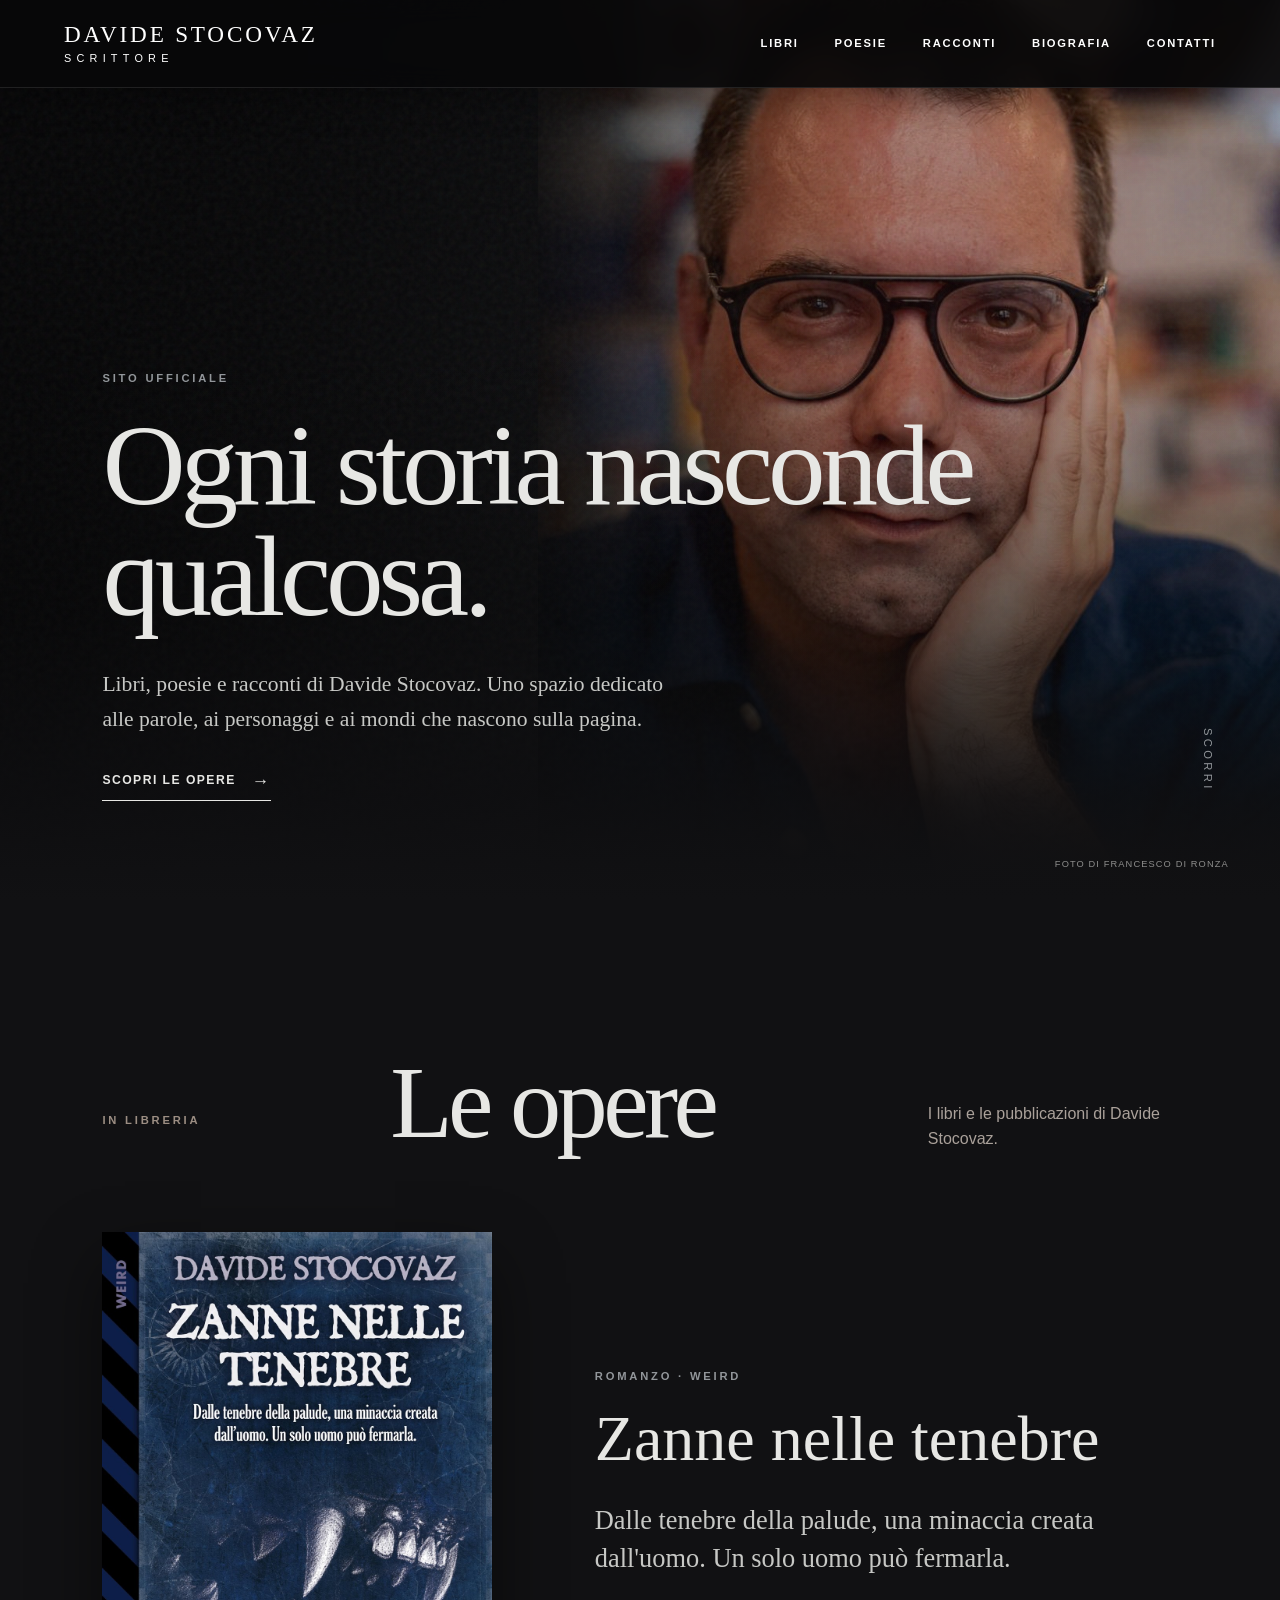
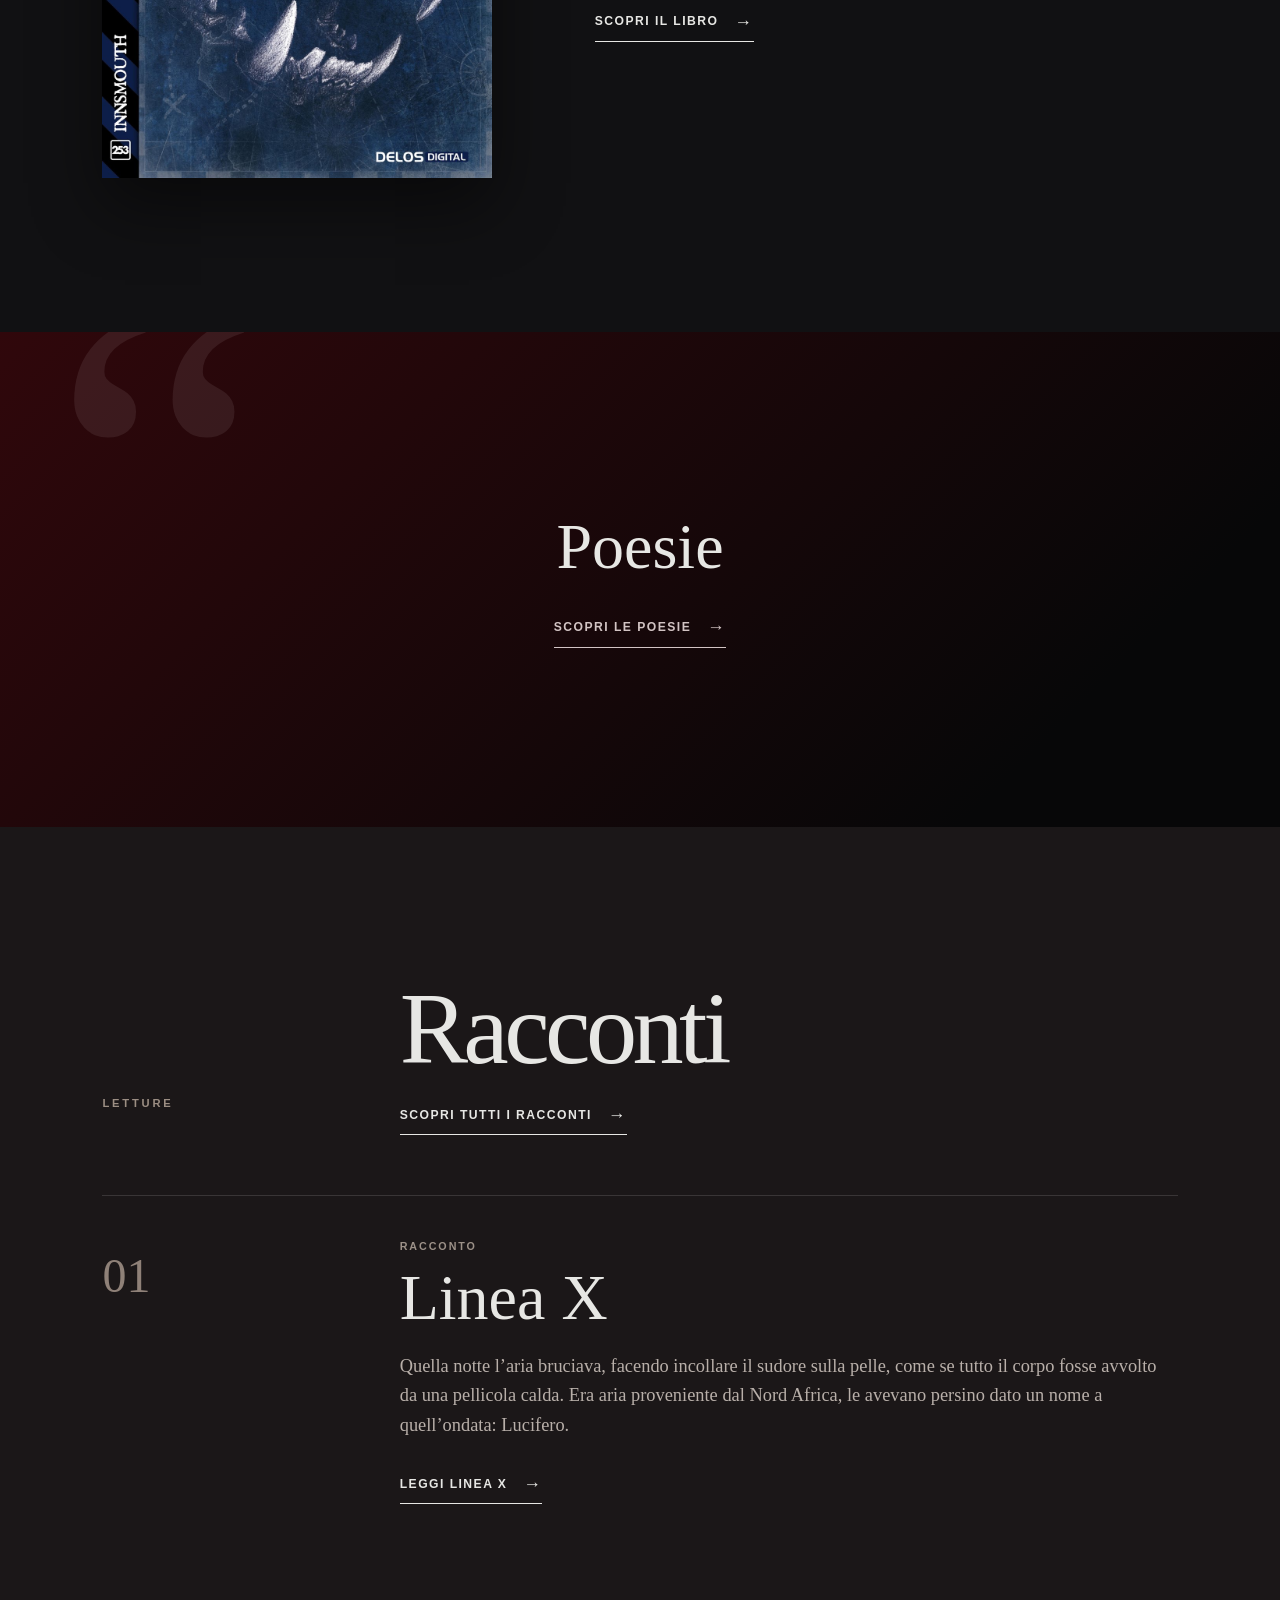
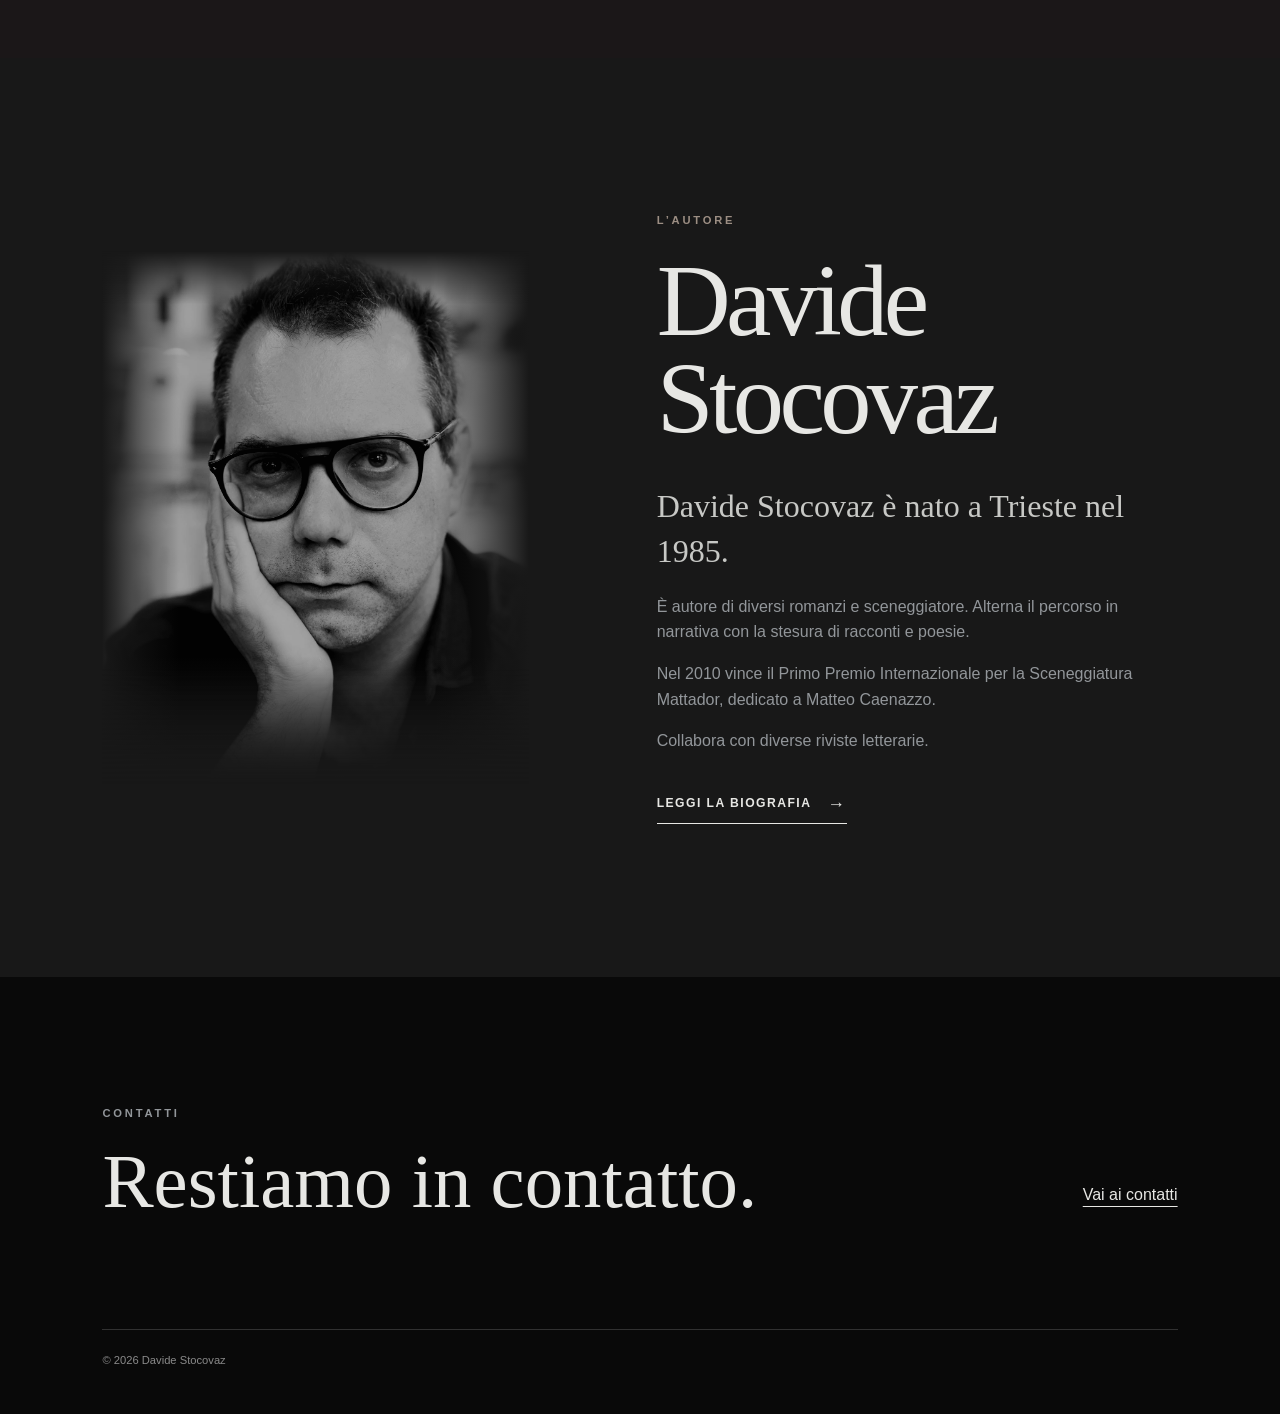
==== commit 5dba2940: "Rifinisce la home e i collegamenti Aggiunge il ritratto a colori con credito, uniforma la transizion" ====
--- a/index.html
+++ b/index.html
@@ -55,6 +55,10 @@
     <main id="main-content">
       <section class="hero" id="inizio">
         <div class="hero-shade"></div>
+        <figure class="home-author-photo">
+          <img src="assets/davide-stocovaz-home.jpg" width="840" height="1280" alt="Ritratto di Davide Stocovaz" />
+          <figcaption>Foto di Francesco Di Ronza</figcaption>
+        </figure>
         <div class="hero-content">
           <p class="eyebrow">Sito ufficiale</p>
           <h1>Ogni storia nasconde<br />qualcosa.</h1>
@@ -89,18 +93,21 @@
         </article>
       </section>
 
-      <section class="quote-section" id="poesie">
+      <a class="quote-section" id="poesie" href="poesie.html" aria-label="Scopri le poesie di Davide Stocovaz">
         <div class="quote-mark" aria-hidden="true">“</div>
         <blockquote>
           Poesie
         </blockquote>
-        <p>Scopri i testi dell’autore</p>
-      </section>
+        <span class="text-link quote-cta">Scopri le poesie <span>→</span></span>
+      </a>
 
       <section class="stories section" id="racconti">
         <div class="section-heading compact">
           <p class="eyebrow">Letture</p>
-          <h2>Racconti</h2>
+          <div class="section-title-group">
+            <h2>Racconti</h2>
+            <a class="text-link dark-link stories-index-link" href="racconti.html">Scopri tutti i racconti <span>→</span></a>
+          </div>
         </div>
         <article class="featured-story">
           <div class="story-number">01</div>
--- a/styles.css
+++ b/styles.css
@@ -245,19 +245,20 @@
 }
 
 .hero::before {
-  content: "D";
+  content: "";
   position: absolute;
-  right: 3vw;
-  top: 3vh;
-  color: rgba(255, 255, 255, 0.035);
-  font-family: Georgia, "Times New Roman", serif;
-  font-size: min(76vw, 820px);
-  line-height: 0.9;
+  z-index: 1;
+  inset: 0;
+  background:
+    linear-gradient(90deg, rgba(5, 5, 6, 0.92) 0%, rgba(8, 8, 9, 0.58) 38%, rgba(8, 8, 9, 0.12) 68%, rgba(8, 8, 9, 0.03) 100%),
+    radial-gradient(circle at 72% 35%, rgba(82, 7, 13, 0.18), transparent 38%);
+  pointer-events: none;
 }
 
 .hero::after {
   content: "";
   position: absolute;
+  z-index: 1;
   inset: 0;
   opacity: 0.16;
   background-image: url("data:image/svg+xml,%3Csvg viewBox='0 0 180 180' xmlns='http://www.w3.org/2000/svg'%3E%3Cfilter id='n'%3E%3CfeTurbulence type='fractalNoise' baseFrequency='.85' numOctaves='4' stitchTiles='stitch'/%3E%3C/filter%3E%3Crect width='100%25' height='100%25' filter='url(%23n)' opacity='.35'/%3E%3C/svg%3E");
@@ -266,15 +267,55 @@
 
 .hero-shade {
   position: absolute;
+  z-index: 2;
   inset: auto 0 0;
-  height: 55%;
-  background: linear-gradient(transparent, rgba(0, 0, 0, 0.58));
+  height: 62%;
+  background: linear-gradient(transparent 0%, rgba(8, 8, 9, 0.42) 48%, rgba(14, 14, 16, 0.88) 82%, #111113 100%);
 }
 
 .hero-content {
   position: relative;
-  z-index: 1;
+  z-index: 2;
   max-width: 900px;
+}
+
+.home-author-photo {
+  position: absolute;
+  top: 0;
+  right: 0;
+  bottom: 0;
+  width: 58%;
+  margin: 0;
+  overflow: hidden;
+}
+
+.home-author-photo::after {
+  content: "";
+  position: absolute;
+  inset: 0;
+  background:
+    linear-gradient(90deg, rgba(5, 5, 6, 0.84) 0%, transparent 24%),
+    linear-gradient(0deg, rgba(5, 5, 6, 0.65) 0%, transparent 30%);
+}
+
+.home-author-photo img {
+  width: 100%;
+  height: 100%;
+  display: block;
+  object-fit: cover;
+  object-position: center 24%;
+  filter: saturate(0.95) contrast(1.04) brightness(0.86);
+}
+
+.home-author-photo figcaption {
+  position: absolute;
+  z-index: 2;
+  right: clamp(22px, 4vw, 58px);
+  bottom: 28px;
+  color: rgba(231, 231, 228, 0.58);
+  font-size: 0.58rem;
+  letter-spacing: 0.12em;
+  text-transform: uppercase;
 }
 
 .hero h1,
@@ -343,8 +384,26 @@
 }
 
 .works {
+  position: relative;
   background: #111113;
   color: var(--paper);
+}
+
+.works::before {
+  content: "";
+  position: absolute;
+  z-index: 0;
+  top: -120px;
+  right: 0;
+  left: 0;
+  height: 120px;
+  background: linear-gradient(transparent, #111113);
+  pointer-events: none;
+}
+
+.works > * {
+  position: relative;
+  z-index: 1;
 }
 
 .section-heading {
@@ -582,9 +641,23 @@
 .quote-section {
   position: relative;
   overflow: hidden;
+  display: block;
   padding: clamp(100px, 14vw, 210px) clamp(24px, 14vw, 220px);
   background: linear-gradient(135deg, var(--wine), #070708 82%);
+  color: inherit;
   text-align: center;
+  text-decoration: none;
+  transition: filter 220ms ease;
+}
+
+.quote-section:hover,
+.quote-section:focus-visible {
+  filter: brightness(1.16);
+}
+
+.quote-section:focus-visible {
+  outline: 2px solid #ba7774;
+  outline-offset: -8px;
 }
 
 .quote-mark {
@@ -606,12 +679,14 @@
   line-height: 1.12;
 }
 
-.quote-section p {
-  margin: 0;
-  color: #a88d8e;
-  font-size: 0.68rem;
-  letter-spacing: 0.2em;
-  text-transform: uppercase;
+.quote-cta {
+  position: relative;
+  color: #d2c4c4;
+}
+
+.quote-section:hover .quote-cta > span,
+.quote-section:focus-visible .quote-cta > span {
+  transform: translateX(5px);
 }
 
 .stories {
@@ -655,6 +730,14 @@
 
 .dark-link {
   margin-top: 12px;
+}
+
+.section-title-group h2 {
+  margin-bottom: 22px;
+}
+
+.stories-index-link {
+  margin-top: 0;
 }
 
 .bio {
@@ -1254,6 +1337,31 @@
     padding: 145px 22px 13vh;
   }
 
+  .hero::before {
+    background:
+      linear-gradient(0deg, rgba(5, 5, 6, 0.92) 0%, rgba(5, 5, 6, 0.48) 44%, rgba(5, 5, 6, 0.1) 100%),
+      linear-gradient(90deg, rgba(5, 5, 6, 0.45), transparent 80%);
+  }
+
+  .home-author-photo {
+    width: 100%;
+    opacity: 0.88;
+  }
+
+  .home-author-photo::after {
+    background: linear-gradient(0deg, rgba(5, 5, 6, 0.78) 0%, transparent 45%);
+  }
+
+  .home-author-photo img {
+    object-position: center 18%;
+  }
+
+  .home-author-photo figcaption {
+    right: 18px;
+    bottom: 16px;
+    font-size: 0.52rem;
+  }
+
   .hero h1 {
     font-size: clamp(3.2rem, 17vw, 5.4rem);
   }
@@ -1279,7 +1387,7 @@
   .cover-kind,
   .book-info p,
   .story-meta,
-  .quote-section p,
+  .quote-cta,
   .author-portrait,
   .placeholder-link {
     font-size: 0.72rem;
